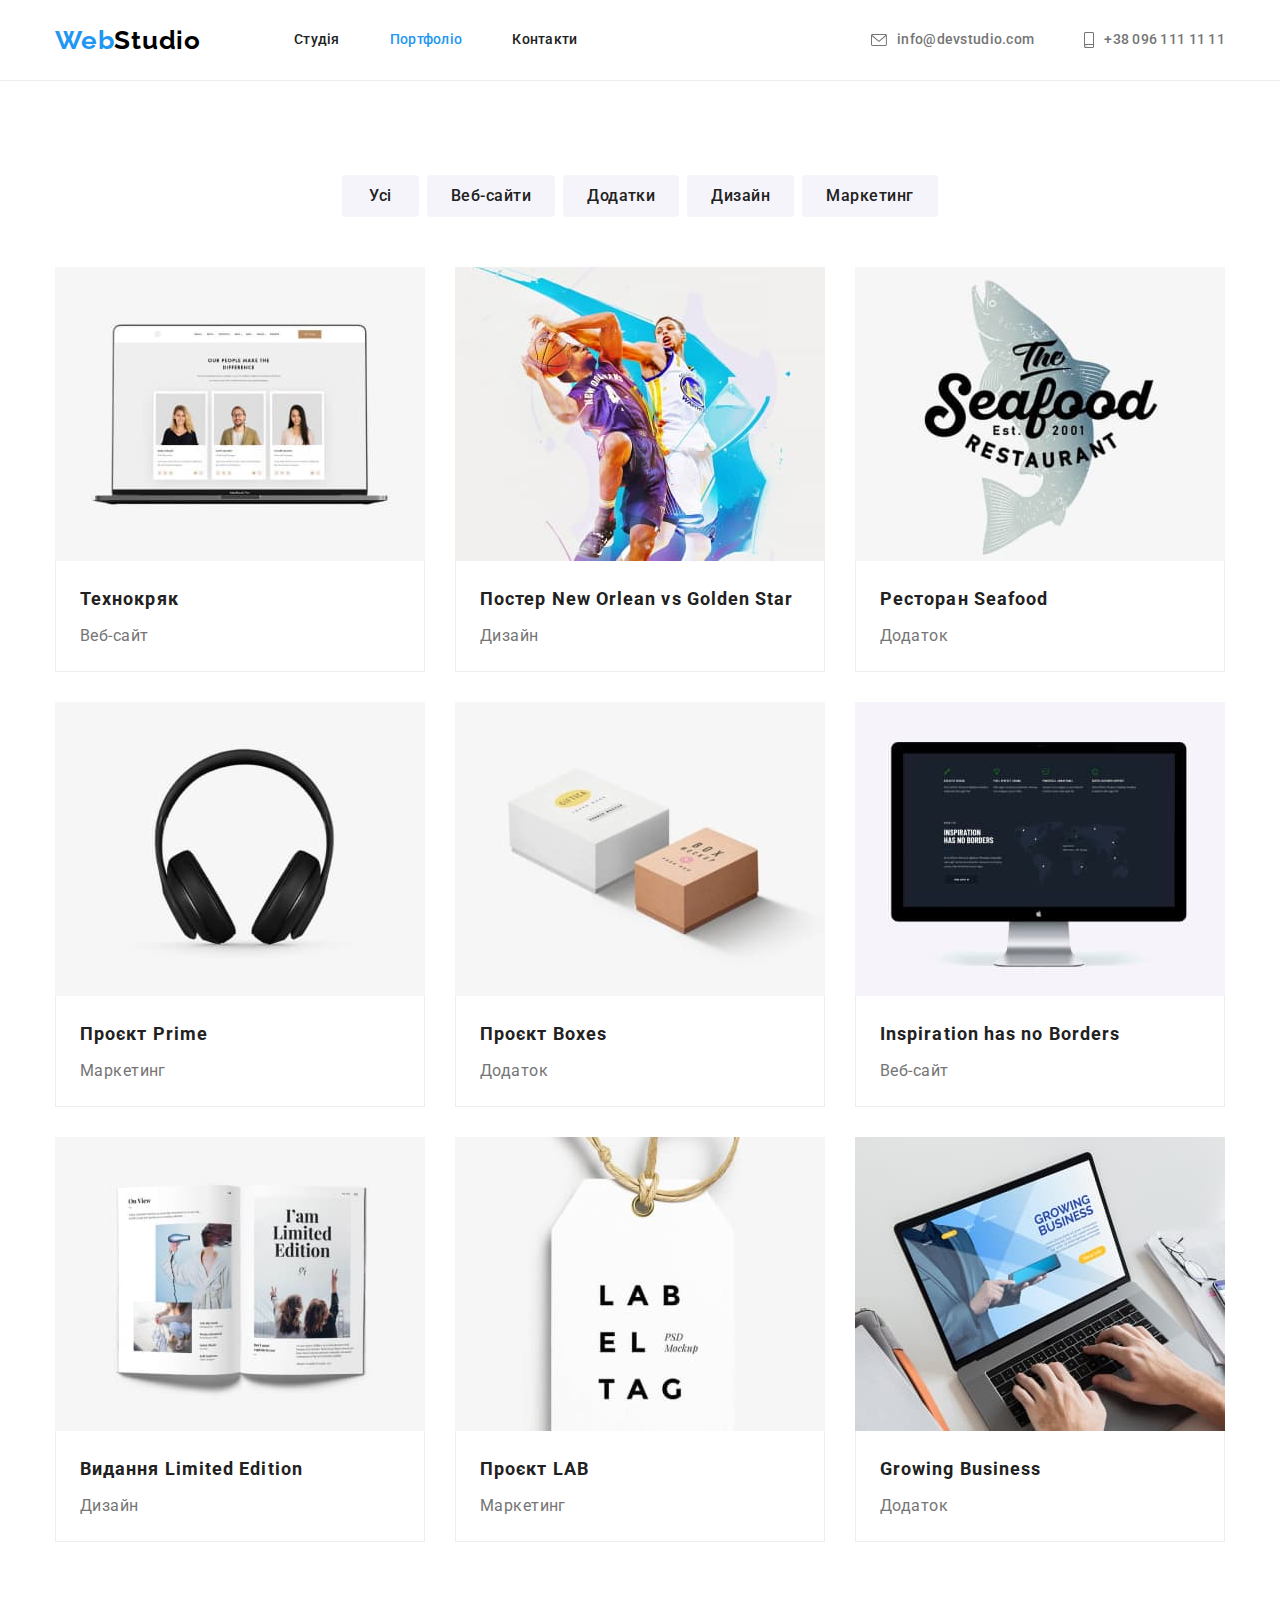
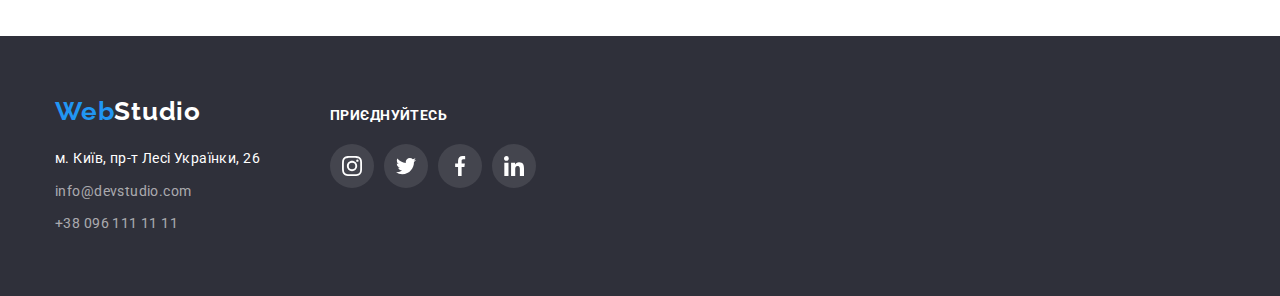
==== portfolio.html @ 86889f4a "Add basic files from hw-4" ====
<!DOCTYPE html>
<html lang="uk">
  <head>
    <meta charset="UTF-8" />
    <meta http-equiv="X-UA-Compatible" content="IE=edge" />
    <meta name="viewport" content="width=device-width, initial-scale=1.0" />
    <link rel="preconnect" href="https://fonts.googleapis.com" />
    <link rel="preconnect" href="https://fonts.gstatic.com" crossorigin />
    <link
      href="https://fonts.googleapis.com/css2?family=Raleway:wght@700&family=Roboto:wght@400;500;700;900&display=swap"
      rel="stylesheet"
    />
    <link rel="stylesheet" href="./css/style.css" />
    <title>WebStudio</title>
  </head>

  <body>
    <!-- Header -->
    <header class="page-header">
      <div class="container header-wrapper">
        <a href="./index.html" class="logo"
          >Web<span class="logo-part">Studio</span>
        </a>
        <nav class="main-navigation">
          <ul class="site-nav list">
            <li>
              <a class="link" href="./index.html">Студія</a>
            </li>
            <li>
              <a class="link active" href="./portfolio.html">Портфоліо</a>
            </li>
            <li>
              <a class="link" href="#">Контакти</a>
            </li>
          </ul>
        </nav>

        <ul class="header-contact-us list">
          <li>
            <a class="link" href="mailto:info@devstudio.com">
              <svg class="header-icon mail-icon">
                <use href="./images/sprite_optimized.svg#icon-envelope"></use>
              </svg>
              info@devstudio.com
            </a>
          </li>
          <li>
            <a class="link" href="tel:+380961111111">
              <svg class="header-icon phone-book-icon">
                <use href="./images/sprite_optimized.svg#icon-smartphone"></use>
              </svg>
              +38 096 111 11 11
            </a>
          </li>
        </ul>
      </div>
    </header>

    <main>
      <section class="section">
        <div class="container">
          <!-- FILTER SECTION -->
          <h1 class="visually-hidden">Портфоліо</h1>
          <ul class="list filter">
            <li>
              <button class="btn filter-btn select-all" type="button">
                Усі
              </button>
            </li>
            <li>
              <button class="btn filter-btn" type="button">Веб-сайти</button>
            </li>
            <li>
              <button class="btn filter-btn" type="button">Додатки</button>
            </li>
            <li>
              <button class="btn filter-btn" type="button">Дизайн</button>
            </li>
            <li>
              <button class="btn filter-btn" type="button">Маркетинг</button>
            </li>
          </ul>

          <!-- OUR WORKS -->
          <ul class="list portfolio">
            <li class="project-card">
              <a href="#" class="project-link">
                <img
                  src="./images/project1.jpg"
                  alt="Технокряк"
                  width="370"
                  height="294"
                  class="project-img"
                />
                <div class="project-details">
                  <h2 class="project-title">Технокряк</h2>
                  <p class="project-type">Веб-сайт</p>
                </div>
              </a>
            </li>
            <li class="project-card">
              <a href="#" class="project-link">
                <img
                  src="./images/project2.jpg"
                  alt="Постер Новий Орлеан та Золота зірка"
                  width="370"
                  height="294"
                  class="project-img"
                />
                <div class="project-details">
                  <h2 class="project-title">
                    Постер New Orlean vs Golden Star
                  </h2>
                  <p class="project-type">Дизайн</p>
                </div>
              </a>
            </li>
            <li class="project-card">
              <a href="#" class="project-link">
                <img
                  src="./images/project3.jpg"
                  alt="Ресторан морської їжі"
                  width="370"
                  height="294"
                  class="project-img"
                />
                <div class="project-details">
                  <h2 class="project-title">Ресторан Seafood</h2>
                  <p class="project-type">Додаток</p>
                </div>
              </a>
            </li>
            <li class="project-card">
              <a href="#" class="project-link">
                <img
                  src="./images/project4.jpg"
                  alt="Проєкт - Головний"
                  width="370"
                  height="294"
                  class="project-img"
                />
                <div class="project-details">
                  <h2 class="project-title">Проєкт Prime</h2>
                  <p class="project-type">Маркетинг</p>
                </div>
              </a>
            </li>
            <li class="project-card">
              <a href="#" class="project-link">
                <img
                  src="./images/project5.jpg"
                  alt="Проєкт - Дизайнерські упаковки"
                  width="370"
                  height="294"
                  class="project-img"
                />
                <div class="project-details">
                  <h2 class="project-title">Проєкт Boxes</h2>
                  <p class="project-type">Додаток</p>
                </div>
              </a>
            </li>
            <li class="project-card">
              <a href="#" class="project-link">
                <img
                  src="./images/project6.jpg"
                  alt="Натхнення без меж"
                  width="370"
                  height="294"
                  class="project-img"
                />
                <div class="project-details">
                  <h2 class="project-title">Inspiration has no Borders</h2>
                  <p class="project-type">Веб-сайт</p>
                </div>
              </a>
            </li>
            <li class="project-card">
              <a href="#" class="project-link">
                <img
                  src="./images/project7.jpg"
                  alt="Видання - Обмежене видання"
                  width="370"
                  height="294"
                  class="project-img"
                />
                <div class="project-details">
                  <h2 class="project-title">Видання Limited Edition</h2>
                  <p class="project-type">Дизайн</p>
                </div>
              </a>
            </li>
            <li class="project-card">
              <a href="#" class="project-link">
                <img
                  src="./images/project8.jpg"
                  alt="Проєкт - Дизайнерські рішення"
                  width="370"
                  height="294"
                  class="project-img"
                />
                <div class="project-details">
                  <h2 class="project-title">Проєкт LAB</h2>
                  <p class="project-type">Маркетинг</p>
                </div>
              </a>
            </li>
            <li class="project-card">
              <a href="#" class="project-link">
                <img
                  src="./images/project9.jpg"
                  alt="Додаток для зростання бізнесу"
                  width="370"
                  height="294"
                  class="project-img"
                />
                <div class="project-details">
                  <h2 class="project-title">Growing Business</h2>
                  <p class="project-type">Додаток</p>
                </div>
              </a>
            </li>
          </ul>
        </div>
      </section>
    </main>

    <!-- Footer -->
    <footer class="page-footer">
      <div class="container">
        <div class="our-main-contacts">
          <div class="our-accomodation">
            <a href="./index.html" class="logo"
              >Web<span class="logo-part">Studio</span>
            </a>
            <address>
              <ul class="contact-us list">
                <li class="contact-item">
                  <a
                    href="https://goo.gl/maps/6CmB8fMtC7R2vrZH6"
                    target="_blank"
                    rel="noopener noreferrer nofollow"
                    class="our-location link"
                    >м. Київ, пр-т Лесі Українки, 26</a
                  >
                </li>
                <li class="contact-item">
                  <a href="mailto:info@devstudio.com" class="contact-info link"
                    >info@devstudio.com</a
                  >
                </li>
                <li class="contact-item">
                  <a href="tel:+380961111111" class="contact-info link"
                    >+38 096 111 11 11</a
                  >
                </li>
              </ul>
            </address>
          </div>

          <div class="our-social">
            <h3 class="social-title">Приєднуйтесь</h3>
            <!-- List of social icons -->
            <ul class="list social-icons">
              <li class="social-item">
                <a href="#" class="social-link">
                  <svg class="icon" width="20" height="20">
                    <use
                      href="./images/sprite_optimized.svg#icon-instagram"
                    ></use>
                  </svg>
                </a>
              </li>
              <li class="social-item">
                <a href="#" class="social-link">
                  <svg class="icon" width="20" height="20">
                    <use
                      href="./images/sprite_optimized.svg#icon-twitter"
                    ></use>
                  </svg>
                </a>
              </li>
              <li class="social-item">
                <a href="#" class="social-link">
                  <svg class="icon" width="20" height="20">
                    <use
                      href="./images/sprite_optimized.svg#icon-facebook"
                    ></use>
                  </svg>
                </a>
              </li>
              <li class="social-item">
                <a href="#" class="social-link">
                  <svg class="icon" width="20" height="20">
                    <use
                      href="./images/sprite_optimized.svg#icon-linkedin"
                    ></use>
                  </svg>
                </a>
              </li>
            </ul>
          </div>
        </div>
      </div>
    </footer>
  </body>
</html>
---- css/style.css ----
/* COLOR VARIABLES */
:root {
  --primary-text-color: #757575;
  --secondary-text-color: #212121;

  --background-color: #f5f4fa;
  --contrast-background-color: #2f303a;

  --main-decor-color: #2196f3;
  --secondary-decor-color: #188ce8;
  --third-decor-color: #ffffff;

  --logo-secondary-color: #000000;

  --border-color: #eeeeee;

  --icon-main-color: #afb1b8;
}

/*
*** GENERAL ***
*/
html {
  box-sizing: border-box;
}

*,
*::before,
*::after {
  box-sizing: inherit;
}

h1,
h2,
h3,
h4,
h5,
h6,
p {
  margin-top: 0;
  margin-bottom: 0;
}

ul {
  margin: 0;
  padding: 0;
}

img {
  display: block;
  max-width: 100%;
}

body {
  color: var(--primary-text-color);
  font-family: 'Roboto', sans-serif;
  font-size: 14px;
  letter-spacing: 0.03em;
  background-color: var(--third-decor-color);
  margin: 0;
}

.container {
  width: 1200px;
  padding-left: 15px;
  padding-right: 15px;
  margin: 0 auto;
  /* outline: 2px solid tomato; */
}

.section {
  padding-top: 94px;
  padding-bottom: 94px;
}

.section.no-padding-top {
  padding-top: 0;
}

.section-title {
  font-weight: 700;
  font-size: 36px;
  line-height: 1.16;
  text-align: center;
  margin-bottom: 50px;
}

.section-title,
.advantage-value,
.member-name,
.project-title {
  color: var(--secondary-text-color);
}

.visually-hidden {
  position: absolute;
  white-space: nowrap;
  width: 1px;
  height: 1px;
  overflow: hidden;
  border: 0;
  padding: 0;
  clip: rect(0 0 0 0);
  clip-path: inset(50%);
  margin: -1px;
}

.logo {
  font-family: 'Raleway', sans-serif;
  font-weight: 700;
  font-size: 26px;
  line-height: 1.19;
  letter-spacing: 0.03em;
  color: var(--main-decor-color);
}

a {
  text-decoration: none;
  line-height: 1.14;
}

.list {
  list-style: none;
}

.btn {
  font-family: inherit;
  font-weight: 700;
  font-size: 16px;
  line-height: 1.87;
  text-align: center;
  border-color: transparent;
  border-radius: 4px;
}

.btn:hover {
  cursor: pointer;
}

/*
*** COMPONENTS ***
*/

/* HEADER */

.page-header {
  border-bottom: 1px solid #ececec;
}

.logo-part {
  color: var(--logo-secondary-color);
}

.page-header .link {
  letter-spacing: 0.02em;
  font-weight: 500;
}

.main-navigation .link {
  color: var(--secondary-text-color);
}

.link.active {
  color: var(--main-decor-color);
}

.header-contact-us .link {
  color: var(--primary-text-color);
  line-height: 1.14;
  fill: currentColor;
}


.page-header .link:hover,
.page-header .link:focus {
  color: var(--main-decor-color);
  fill: var(--main-decor-color);
}

.header-icon {
  margin-right: 10px;
}

.header-contact-us .mail-icon {
  width: 16px;
  height: 12px;
}

.header-contact-us .phone-book-icon {
  width: 10px;
  height: 16px;
}

.header-wrapper {
  display: flex;
  align-items: center;
}

.header-wrapper .link {
  display: flex;
  align-items: center;
  padding-top: 32px;
  padding-bottom: 32px;
}

.page-header .logo {
  margin-right: 93px;
}

.site-nav {
  display: flex;
  column-gap: 50px;
}

.header-contact-us {
  display: flex;
  column-gap: 50px;
  margin-left: auto;
  align-items: center;
}

/* HERO */

.hero {
  background-color: #C4C4C4;
  max-width: 1600px;
  margin: 0 auto;
  background-image: linear-gradient(rgba(47, 48, 58, 0.4),
      rgba(47, 48, 58, 0.4)),
    url(../images/hero_bg.jpg);
  background-repeat: no-repeat;
  background-position: center;
  background-size: cover;
  padding-top: 200px;
  padding-bottom: 200px;
  text-align: center;
}

.hero .hero-title {
  max-width: 696px;
  font-weight: 900;
  font-size: 44px;
  line-height: 1.36;
  text-align: center;
  letter-spacing: 0.06em;
  text-transform: uppercase;
  color: var(--third-decor-color);
  margin-left: auto;
  margin-right: auto;
  margin-bottom: 30px;
}

.hero .btn.make-order {
  color: var(--third-decor-color);
  background-color: var(--main-decor-color);
  letter-spacing: 0.06em;
  cursor: pointer;
  display: inline-block;
  padding: 10px 32px;
  box-shadow: 0px 4px 4px rgba(0, 0, 0, 0.15);
}

.hero .btn.make-order:hover,
.hero .btn.make-order:focus {
  background-color: var(--secondary-decor-color);
}

/* OUR ADVANTAGES */

.advantage-icon-wrapper {
  height: 120px;
  padding: 25px 100px;
  margin-bottom: 30px;
  background-color: var(--background-color);
}

.advantage-icon {
  height: 70px;
  width: 70px;
}

.advantage-value {
  font-weight: 700;
  font-size: 14px;
  line-height: 1.14;
  text-transform: uppercase;
  margin-bottom: 10px;
}

.advantage-list {
  display: flex;
  column-gap: 30px;
}

.advantage-description {
  line-height: 1.71;
}

/* OUR OCCUPATION */

.occupation-list {
  display: flex;
  column-gap: 30px;
}

/* OUR TEAM */
.our-team {
  background-color: var(--background-color);
}

.team-list {
  display: flex;
  column-gap: 30px;
}

.our-team .team-card {
  background-color: var(--third-decor-color);
  text-align: center;
}

.team-details-wrapper {
  padding: 30px 0;
  padding-bottom: 30px;
  box-shadow: 0px 1px 3px rgba(0, 0, 0, 0.12), 0px 1px 1px rgba(0, 0, 0, 0.14),
    0px 2px 1px rgba(0, 0, 0, 0.2);
  border-radius: 0px 0px 4px 4px;
}

.member-name {
  font-weight: 500;
  font-size: 16px;
  line-height: 1.18;
  margin-bottom: 10px;
}

.team-card .position {
  font-size: 16px;
  line-height: 1.18;
  margin-bottom: 16px;
}

.social-icons {
  display: flex;
  justify-content: center;
  column-gap: 10px;
}

.social-link {
  /* remove additional height of line-height */
  line-height: 0;
  display: block;
  padding: 12px;
  border-radius: 50%;
  color: var(--icon-main-color);
}

.social-link .icon {
  fill: currentColor;
}

.social-link:hover {
  color: var(--third-decor-color);
  background-color: var(--main-decor-color);
  column-gap: 30px;
}

/* CLIENTS */
.partners-list {
  display: flex;
  gap: 30px;
  flex-wrap: wrap;
}

.partner-link {
  line-height: 0;
  display: flex;
  justify-content: center;
  align-items: center;
  width: 170px;
  height: 92px;
  color: var(--icon-main-color);
  border: 1px solid var(--icon-main-color);
  border-radius: 4px;
}

.partner-logo {
  fill: currentColor;
}

.partner-link:hover,
.partner-link:focus {
  border-color: var(--main-decor-color);
  color: var(--main-decor-color);
}

/* FOOTER */

.page-footer {
  background-color: var(--contrast-background-color);
  padding-top: 60px;
  padding-bottom: 60px;
}

.our-main-contacts {
  display: flex;
  align-items: baseline;
}

.page-footer .logo {
  display: inline-block;
  margin-bottom: 20px;
}

.page-footer .logo-part {
  color: var(--third-decor-color);
}

.page-footer .contact-us {
  font-style: normal;
}

.contact-item {
  margin-bottom: 9px;
}

.contact-item:last-child {
  margin-bottom: 0;
}

.contact-us .link {
  color: rgba(255, 255, 255, 0.6);
  line-height: 1.71;
}

.contact-us .our-location {
  color: var(--third-decor-color);
}

.page-footer .link:hover,
.page-footer .link:focus {
  color: var(--main-decor-color);
}

.our-social {
  margin-left: 70px;
}

.social-title {
  font-weight: 700;
  font-size: 14px;
  line-height: 1.14;
  text-transform: uppercase;
  color: #ffffff;
  margin-bottom: 20px;
}

.page-footer .social-link {
  color: var(--third-decor-color);
  background: rgba(255, 255, 255, 0.1);
}

.page-footer .social-link:hover,
.page-footer .social-link:focus {
  background-color: var(--main-decor-color);
}

/* 
**** PORTFOLIO PAGE ***
*/

/* FILTER SECTION */
.filter-btn {
  font-weight: 500;
  font-size: 16px;
  line-height: 1.62;
  letter-spacing: 0.03em;
  color: var(--secondary-text-color);
  background-color: var(--background-color);
  padding: 6px 22px;
}

.filter .select-all {
  padding: 6px 25px;
}

.filter-btn:hover,
.filter-btn:focus {
  background-color: var(--main-decor-color);
  color: var(--third-decor-color);
  box-shadow: 0px 3px 1px rgba(0, 0, 0, 0.1), 0px 1px 2px rgba(0, 0, 0, 0.08),
    0px 2px 2px rgba(0, 0, 0, 0.12);
}

.filter {
  margin-bottom: 50px;
  display: flex;
  justify-content: center;
  column-gap: 8px;
}

/* OUR WORKS */

.project-link:hover,
.project-link:focus {
  display: inline-block;
  box-shadow: 0px 1px 1px rgba(0, 0, 0, 0.12), 0px 4px 4px rgba(0, 0, 0, 0.06),
    1px 4px 6px rgba(0, 0, 0, 0.16);
}

.project-title {
  font-weight: 700;
  font-size: 18px;
  line-height: 2;
  letter-spacing: 0.06em;
  margin-bottom: 4px;
}

.project-type {
  font-size: 16px;
  line-height: 1.87;
  color: var(--primary-text-color);
}

.project-details {
  padding: 20px 24px;
  border-left: 1px solid var(--border-color);
  border-right: 1px solid var(--border-color);
  border-bottom: 1px solid var(--border-color);
}

.portfolio {
  display: flex;
  flex-wrap: wrap;
  gap: 30px;
}
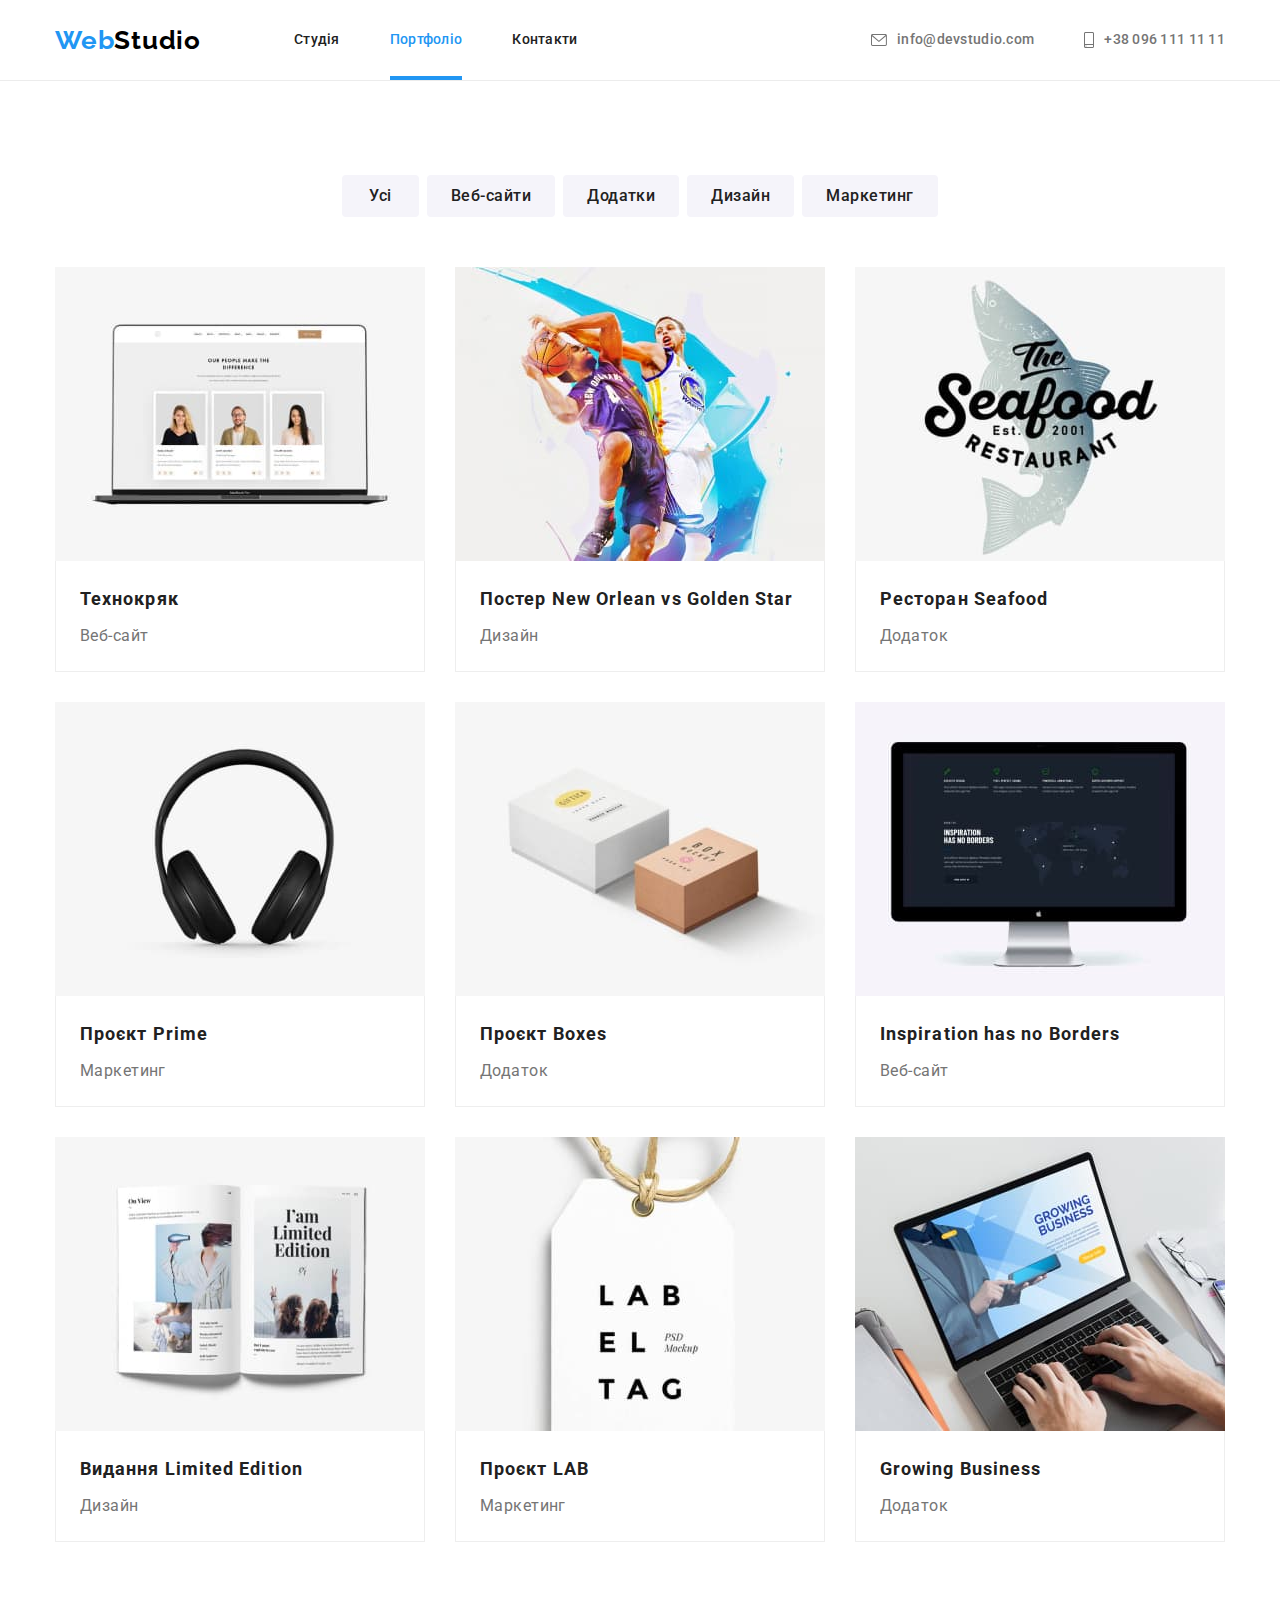
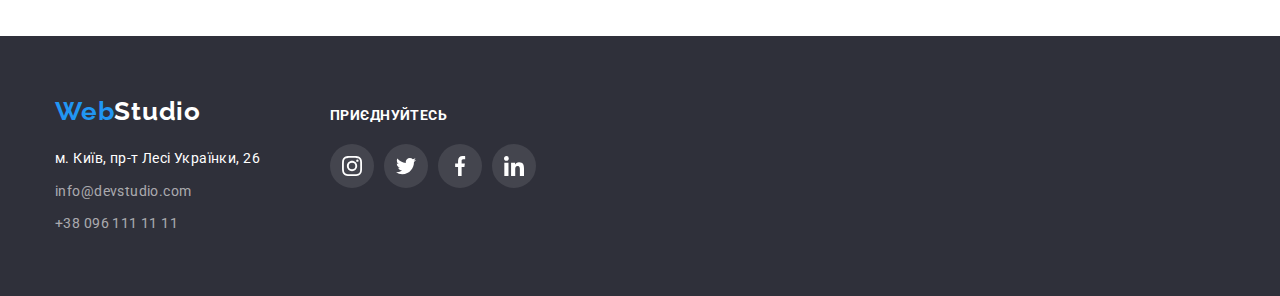
==== commit 5683f24e: "Add overlay to the project-card item" ====
--- a/portfolio.html
+++ b/portfolio.html
@@ -85,13 +85,20 @@
           <ul class="list portfolio">
             <li class="project-card">
               <a href="#" class="project-link">
-                <img
-                  src="./images/project1.jpg"
-                  alt="Технокряк"
-                  width="370"
-                  height="294"
-                  class="project-img"
-                />
+                <div class="product-thumb">
+                  <img
+                    src="./images/project1.jpg"
+                    alt="Технокряк"
+                    width="370"
+                    height="294"
+                    class="project-img"
+                  />
+                  <p class="product-description">
+                    Ресурс пропонує комплексні пропозиції з різним рівнем
+                    функціоналу та сервісів. Все це дозволить відвідувачу
+                    отримати вичерпні відомості про компанію чи приватну особу.
+                  </p>
+                </div>
                 <div class="project-details">
                   <h2 class="project-title">Технокряк</h2>
                   <p class="project-type">Веб-сайт</p>
--- a/css/style.css
+++ b/css/style.css
@@ -158,10 +158,23 @@
 
 .main-navigation .link {
   color: var(--secondary-text-color);
+  position: relative;
 }
 
 .link.active {
   color: var(--main-decor-color);
+}
+
+.site-nav .link.active::after {
+  content: '';
+  display: block;
+  position: absolute;
+  bottom: 0;
+
+  height: 4px;
+  width: 100%;
+
+  background-color: var(--main-decor-color);
 }
 
 .header-contact-us .link {
@@ -500,6 +513,12 @@
 
 /* OUR WORKS */
 
+.portfolio {
+  display: flex;
+  flex-wrap: wrap;
+  gap: 30px;
+}
+
 .project-link:hover,
 .project-link:focus {
   display: inline-block;
@@ -528,8 +547,37 @@
   border-bottom: 1px solid var(--border-color);
 }
 
-.portfolio {
-  display: flex;
-  flex-wrap: wrap;
-  gap: 30px;
+/* Project Overlay */
+.product-thumb {
+  position: relative;
+  display: flex;
+  align-items: center;
+}
+
+.product-description {
+  position: absolute;
+
+  font-size: 18px;
+  line-height: 1.55;
+  color: var(--third-decor-color);
+  padding: 63px 24px;
+  opacity: 0;
+}
+
+.project-link:hover .product-description {
+  opacity: 1;
+}
+
+.product-thumb::before {
+  content: '';
+  display: inline-block;
+  position: absolute;
+  width: 100%;
+  height: 100%;
+  background-color: rgba(33, 150, 243, 0.9);
+  opacity: 0;
+}
+
+.project-link:hover .product-thumb::before {
+  opacity: 1;
 }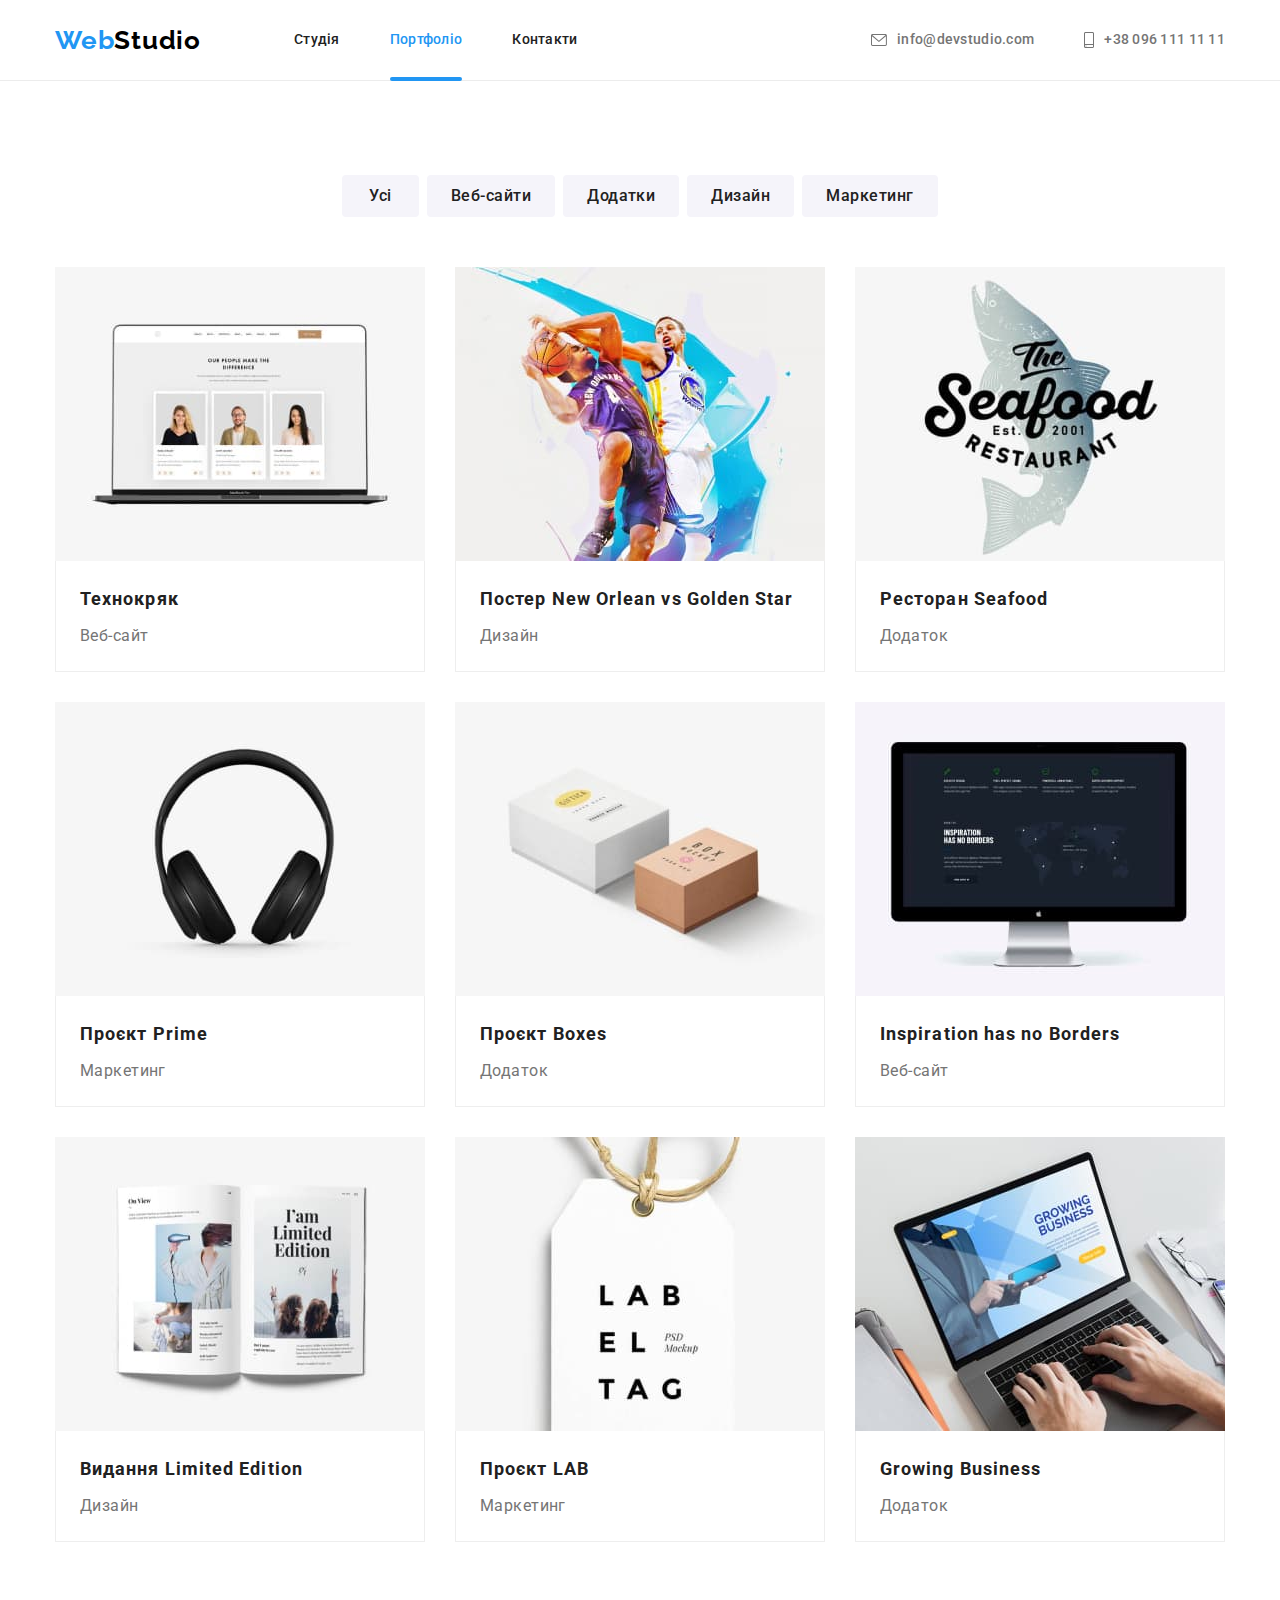
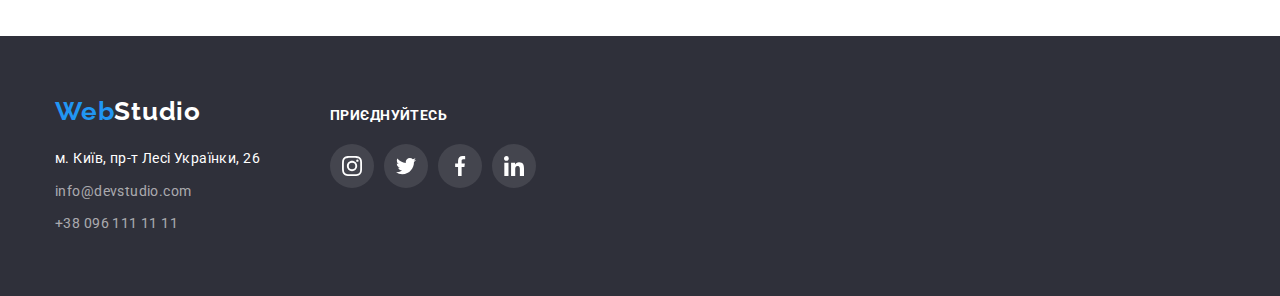
==== commit 7b6f570f: "Add changes according to mentor comments" ====
--- a/portfolio.html
+++ b/portfolio.html
@@ -107,13 +107,20 @@
             </li>
             <li class="project-card">
               <a href="#" class="project-link">
-                <img
-                  src="./images/project2.jpg"
-                  alt="Постер Новий Орлеан та Золота зірка"
-                  width="370"
-                  height="294"
-                  class="project-img"
-                />
+                <div class="product-thumb">
+                  <img
+                    src="./images/project2.jpg"
+                    alt="Постер Новий Орлеан та Золота зірка"
+                    width="370"
+                    height="294"
+                    class="project-img"
+                  />
+                  <p class="product-description">
+                    Ресурс пропонує комплексні пропозиції з різним рівнем
+                    функціоналу та сервісів. Все це дозволить відвідувачу
+                    отримати вичерпні відомості про компанію чи приватну особу.
+                  </p>
+                </div>
                 <div class="project-details">
                   <h2 class="project-title">
                     Постер New Orlean vs Golden Star
@@ -124,13 +131,21 @@
             </li>
             <li class="project-card">
               <a href="#" class="project-link">
-                <img
-                  src="./images/project3.jpg"
-                  alt="Ресторан морської їжі"
-                  width="370"
-                  height="294"
-                  class="project-img"
-                />
+                <div class="product-thumb">
+                  <img
+                    src="./images/project3.jpg"
+                    alt="Ресторан морської їжі"
+                    width="370"
+                    height="294"
+                    class="project-img"
+                  />
+                  <p class="product-description">
+                    Ресурс пропонує комплексні пропозиції з різним рівнем
+                    функціоналу та сервісів. Все це дозволить відвідувачу
+                    отримати вичерпні відомості про компанію чи приватну особу.
+                  </p>
+                </div>
+
                 <div class="project-details">
                   <h2 class="project-title">Ресторан Seafood</h2>
                   <p class="project-type">Додаток</p>
@@ -139,13 +154,20 @@
             </li>
             <li class="project-card">
               <a href="#" class="project-link">
-                <img
-                  src="./images/project4.jpg"
-                  alt="Проєкт - Головний"
-                  width="370"
-                  height="294"
-                  class="project-img"
-                />
+                <div class="product-thumb">
+                  <img
+                    src="./images/project4.jpg"
+                    alt="Проєкт - Головний"
+                    width="370"
+                    height="294"
+                    class="project-img"
+                  />
+                  <p class="product-description">
+                    Ресурс пропонує комплексні пропозиції з різним рівнем
+                    функціоналу та сервісів. Все це дозволить відвідувачу
+                    отримати вичерпні відомості про компанію чи приватну особу.
+                  </p>
+                </div>
                 <div class="project-details">
                   <h2 class="project-title">Проєкт Prime</h2>
                   <p class="project-type">Маркетинг</p>
@@ -154,13 +176,20 @@
             </li>
             <li class="project-card">
               <a href="#" class="project-link">
-                <img
-                  src="./images/project5.jpg"
-                  alt="Проєкт - Дизайнерські упаковки"
-                  width="370"
-                  height="294"
-                  class="project-img"
-                />
+                <div class="product-thumb">
+                  <img
+                    src="./images/project5.jpg"
+                    alt="Проєкт - Дизайнерські упаковки"
+                    width="370"
+                    height="294"
+                    class="project-img"
+                  />
+                  <p class="product-description">
+                    Ресурс пропонує комплексні пропозиції з різним рівнем
+                    функціоналу та сервісів. Все це дозволить відвідувачу
+                    отримати вичерпні відомості про компанію чи приватну особу.
+                  </p>
+                </div>
                 <div class="project-details">
                   <h2 class="project-title">Проєкт Boxes</h2>
                   <p class="project-type">Додаток</p>
@@ -169,13 +198,20 @@
             </li>
             <li class="project-card">
               <a href="#" class="project-link">
-                <img
-                  src="./images/project6.jpg"
-                  alt="Натхнення без меж"
-                  width="370"
-                  height="294"
-                  class="project-img"
-                />
+                <div class="product-thumb">
+                  <img
+                    src="./images/project6.jpg"
+                    alt="Натхнення без меж"
+                    width="370"
+                    height="294"
+                    class="project-img"
+                  />
+                  <p class="product-description">
+                    Ресурс пропонує комплексні пропозиції з різним рівнем
+                    функціоналу та сервісів. Все це дозволить відвідувачу
+                    отримати вичерпні відомості про компанію чи приватну особу.
+                  </p>
+                </div>
                 <div class="project-details">
                   <h2 class="project-title">Inspiration has no Borders</h2>
                   <p class="project-type">Веб-сайт</p>
@@ -184,13 +220,20 @@
             </li>
             <li class="project-card">
               <a href="#" class="project-link">
-                <img
-                  src="./images/project7.jpg"
-                  alt="Видання - Обмежене видання"
-                  width="370"
-                  height="294"
-                  class="project-img"
-                />
+                <div class="product-thumb">
+                  <img
+                    src="./images/project7.jpg"
+                    alt="Видання - Обмежене видання"
+                    width="370"
+                    height="294"
+                    class="project-img"
+                  />
+                  <p class="product-description">
+                    Ресурс пропонує комплексні пропозиції з різним рівнем
+                    функціоналу та сервісів. Все це дозволить відвідувачу
+                    отримати вичерпні відомості про компанію чи приватну особу.
+                  </p>
+                </div>
                 <div class="project-details">
                   <h2 class="project-title">Видання Limited Edition</h2>
                   <p class="project-type">Дизайн</p>
@@ -199,13 +242,20 @@
             </li>
             <li class="project-card">
               <a href="#" class="project-link">
-                <img
-                  src="./images/project8.jpg"
-                  alt="Проєкт - Дизайнерські рішення"
-                  width="370"
-                  height="294"
-                  class="project-img"
-                />
+                <div class="product-thumb">
+                  <img
+                    src="./images/project8.jpg"
+                    alt="Проєкт - Дизайнерські рішення"
+                    width="370"
+                    height="294"
+                    class="project-img"
+                  />
+                  <p class="product-description">
+                    Ресурс пропонує комплексні пропозиції з різним рівнем
+                    функціоналу та сервісів. Все це дозволить відвідувачу
+                    отримати вичерпні відомості про компанію чи приватну особу.
+                  </p>
+                </div>
                 <div class="project-details">
                   <h2 class="project-title">Проєкт LAB</h2>
                   <p class="project-type">Маркетинг</p>
@@ -214,13 +264,20 @@
             </li>
             <li class="project-card">
               <a href="#" class="project-link">
-                <img
-                  src="./images/project9.jpg"
-                  alt="Додаток для зростання бізнесу"
-                  width="370"
-                  height="294"
-                  class="project-img"
-                />
+                <div class="product-thumb">
+                  <img
+                    src="./images/project9.jpg"
+                    alt="Додаток для зростання бізнесу"
+                    width="370"
+                    height="294"
+                    class="project-img"
+                  />
+                  <p class="product-description">
+                    Ресурс пропонує комплексні пропозиції з різним рівнем
+                    функціоналу та сервісів. Все це дозволить відвідувачу
+                    отримати вичерпні відомості про компанію чи приватну особу.
+                  </p>
+                </div>
                 <div class="project-details">
                   <h2 class="project-title">Growing Business</h2>
                   <p class="project-type">Додаток</p>
--- a/css/style.css
+++ b/css/style.css
@@ -15,6 +15,9 @@
   --border-color: #eeeeee;
 
   --icon-main-color: #afb1b8;
+
+  --transition-duration: 250ms;
+  --cubic-bezier: cubic-bezier(0.4, 0, 0.2, 1);
 }
 
 /*
@@ -154,6 +157,7 @@
 .page-header .link {
   letter-spacing: 0.02em;
   font-weight: 500;
+  transition: color, var(--transition-duration) var(--cubic-bezier);
 }
 
 .main-navigation .link {
@@ -169,10 +173,11 @@
   content: '';
   display: block;
   position: absolute;
-  bottom: 0;
+  bottom: -1px;
 
   height: 4px;
   width: 100%;
+  border-radius: 2px;
 
   background-color: var(--main-decor-color);
 }
@@ -271,11 +276,75 @@
   display: inline-block;
   padding: 10px 32px;
   box-shadow: 0px 4px 4px rgba(0, 0, 0, 0.15);
+  transition: box-shadow var(--transition-duration) var(--cubic-bezier), background-color var(--transition-duration) var(--cubic-bezier);
 }
 
 .hero .btn.make-order:hover,
 .hero .btn.make-order:focus {
   background-color: var(--secondary-decor-color);
+}
+
+.backdrop {
+  position: fixed;
+  top: 0;
+  left: 0;
+
+  width: 100%;
+  height: 100%;
+
+  background-color: rgba(0, 0, 0, 0.2);
+  opacity: 1;
+
+  transition: opacity var(--transition-duration) var(--cubic-bezier);
+}
+
+.backdrop.is-hidden {
+  opacity: 0;
+  pointer-events: none;
+}
+
+.backdrop.is-hidden .modal {
+  transform: translate(-50%, -50%) scale(1.1) rotate(90deg);
+  opacity: 0;
+}
+
+.modal {
+  position: absolute;
+  top: 50%;
+  left: 50%;
+
+  min-height: 581px;
+  min-width: 582px;
+
+  background-color: #fff;
+  transform: translate(-50%, -50%) scale(1) rotate(0deg);
+  opacity: 1;
+  transition: transform var(--transition-duration) var(--cubic-bezier), opacity var(--transition-duration) var(--cubic-bezier);
+}
+
+.close-btn {
+  position: absolute;
+  top: 8px;
+  right: 8px;
+
+  width: 30px;
+  height: 30px;
+  border: 1px solid rgba(0, 0, 0, 0.1);
+  border-radius: 50%;
+
+  background-color: var(--third-decor-color);
+  display: flex;
+  justify-content: center;
+  align-items: center;
+  cursor: pointer;
+}
+
+.icon-close {
+  fill: currentColor;
+}
+
+.close-btn:hover {
+  color: var(--main-decor-color);
 }
 
 /* OUR ADVANTAGES */
@@ -314,6 +383,40 @@
 .occupation-list {
   display: flex;
   column-gap: 30px;
+}
+
+.occupation-thumb {
+  position: relative;
+}
+
+.occupation-thumb::before {
+  content: '';
+  position: absolute;
+  bottom: 0;
+  left: 0;
+
+  width: 100%;
+  height: 70px;
+
+  background-color: rgba(47, 48, 58, 0.8);
+}
+
+.occupation-title {
+  position: absolute;
+  bottom: 0;
+  left: 0;
+
+  width: 100%;
+  height: 70px;
+
+  padding-top: 27px;
+  padding-bottom: 27px;
+  text-align: center;
+  font-weight: 700;
+  font-size: 14px;
+  line-height: 1.14;
+  text-transform: uppercase;
+  color: var(--third-decor-color);
 }
 
 /* OUR TEAM */
@@ -367,14 +470,18 @@
   color: var(--icon-main-color);
 }
 
+.team-card .social-link {
+  transition: color var(--transition-duration) var(--cubic-bezier), border-color var(--transition-duration) var(--cubic-bezier);
+}
+
 .social-link .icon {
   fill: currentColor;
 }
 
-.social-link:hover {
+.social-link:hover,
+.social-link:focus {
   color: var(--third-decor-color);
   background-color: var(--main-decor-color);
-  column-gap: 30px;
 }
 
 /* CLIENTS */
@@ -394,6 +501,7 @@
   color: var(--icon-main-color);
   border: 1px solid var(--icon-main-color);
   border-radius: 4px;
+  transition: color var(--transition-duration) var(--cubic-bezier), border-color var(--transition-duration) var(--cubic-bezier);
 }
 
 .partner-logo {
@@ -443,6 +551,7 @@
 .contact-us .link {
   color: rgba(255, 255, 255, 0.6);
   line-height: 1.71;
+  transition: color var(--transition-duration) var(--cubic-bezier);
 }
 
 .contact-us .our-location {
@@ -470,6 +579,7 @@
 .page-footer .social-link {
   color: var(--third-decor-color);
   background: rgba(255, 255, 255, 0.1);
+  transition: background-color var(--transition-duration) var(--cubic-bezier);
 }
 
 .page-footer .social-link:hover,
@@ -490,6 +600,7 @@
   color: var(--secondary-text-color);
   background-color: var(--background-color);
   padding: 6px 22px;
+  transition: background-color var(--transition-duration) var(--cubic-bezier), color var(--transition-duration) var(--cubic-bezier), box-shadow var(--transition-duration) var(--cubic-bezier);
 }
 
 .filter .select-all {
@@ -517,6 +628,10 @@
   display: flex;
   flex-wrap: wrap;
   gap: 30px;
+}
+
+.project-link {
+  transition: box-shadow var(--transition-duration) var(--cubic-bezier);
 }
 
 .project-link:hover,
@@ -548,36 +663,43 @@
 }
 
 /* Project Overlay */
+
 .product-thumb {
   position: relative;
   display: flex;
   align-items: center;
-}
-
-.product-description {
-  position: absolute;
-
-  font-size: 18px;
-  line-height: 1.55;
-  color: var(--third-decor-color);
-  padding: 63px 24px;
-  opacity: 0;
-}
-
-.project-link:hover .product-description {
-  opacity: 1;
-}
-
-.product-thumb::before {
+  overflow: hidden;
+}
+
+/* .product-thumb::before {
   content: '';
   display: inline-block;
   position: absolute;
   width: 100%;
   height: 100%;
   background-color: rgba(33, 150, 243, 0.9);
-  opacity: 0;
-}
-
-.project-link:hover .product-thumb::before {
-  opacity: 1;
+} */
+
+/* .product-thumb::before,
+.product-description {
+  transform: translateY(100%);
+  transition: transform var(--transition-duration) var(--cubic-bezier);
+} */
+
+.product-description {
+  position: absolute;
+  width: 100%;
+  height: 100%;
+  background-color: var(--main-decor-color);
+  font-size: 18px;
+  line-height: 1.55;
+  color: var(--third-decor-color);
+  padding: 63px 24px;
+  transform: translateY(100%);
+  transition: transform var(--transition-duration) var(--cubic-bezier);
+}
+
+/* .project-link:hover .product-thumb::before, */
+.project-link:hover .product-description {
+  transform: translateY(0);
 }